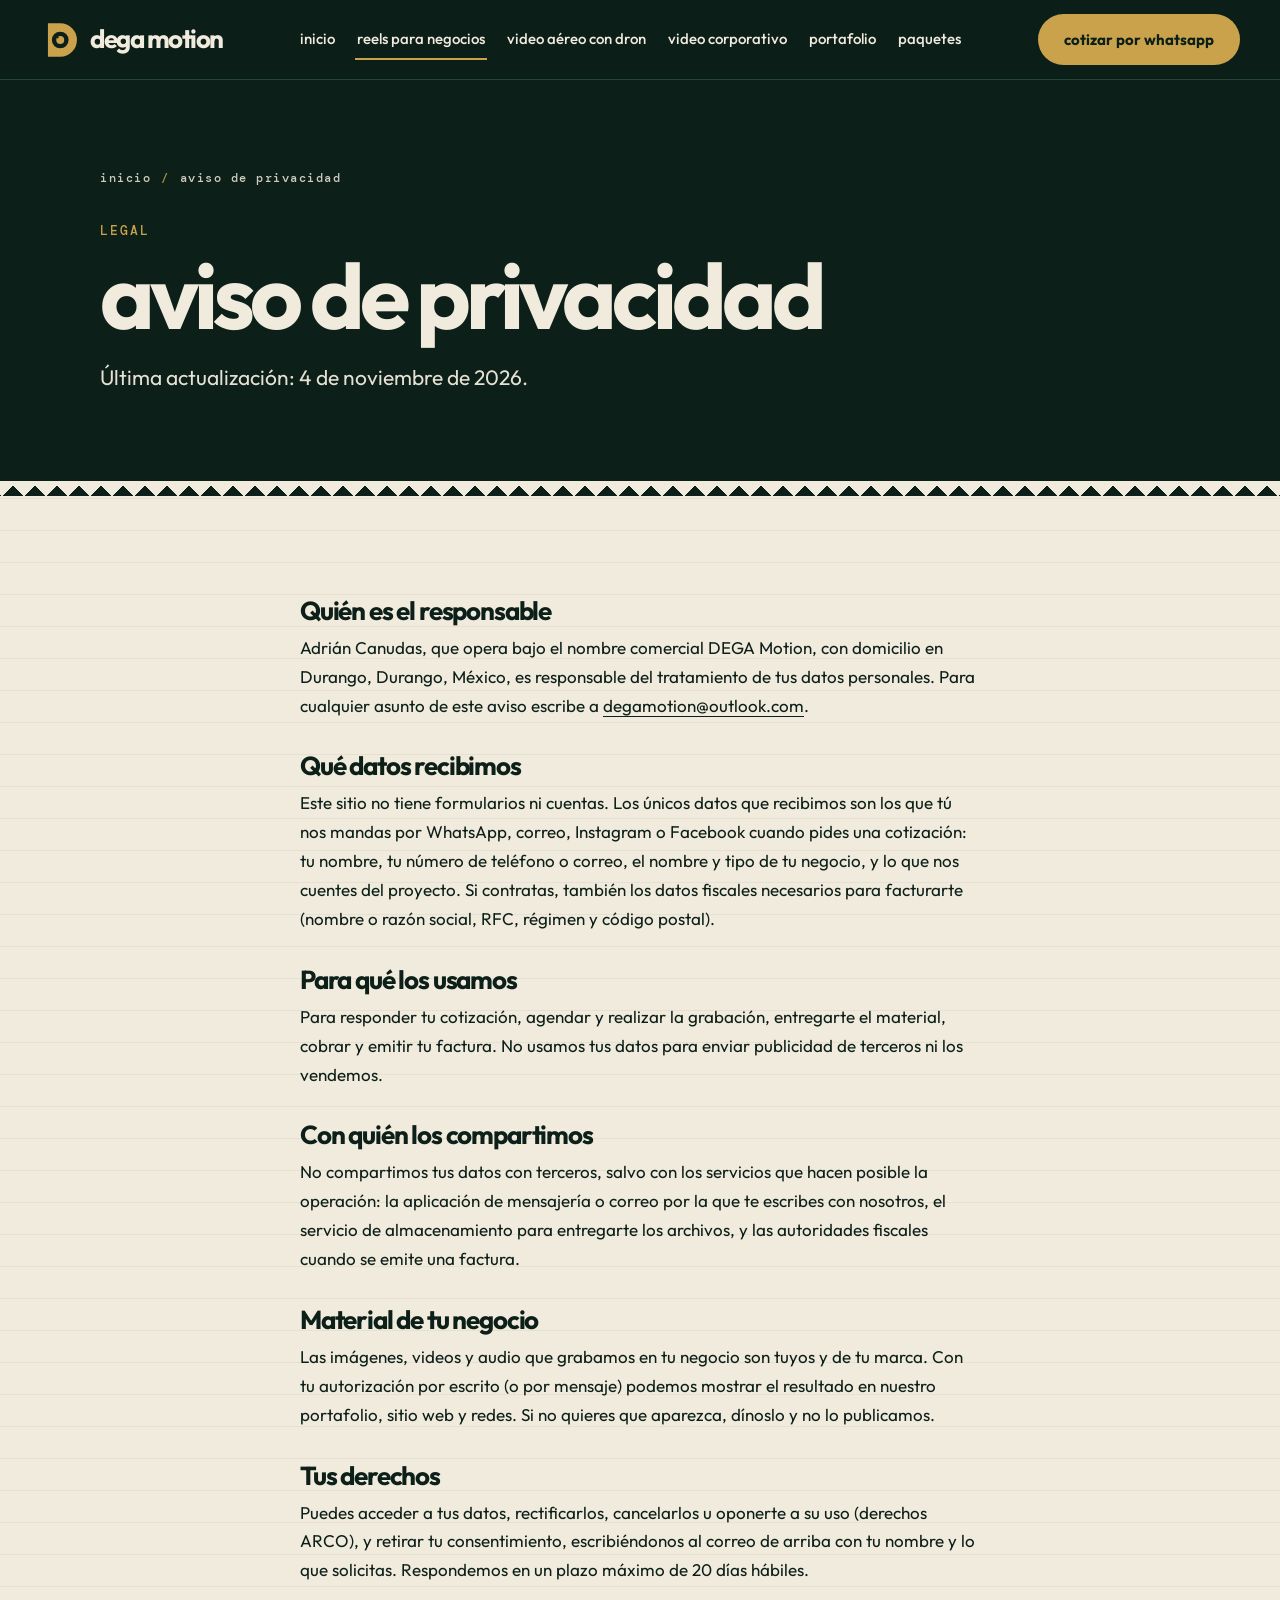
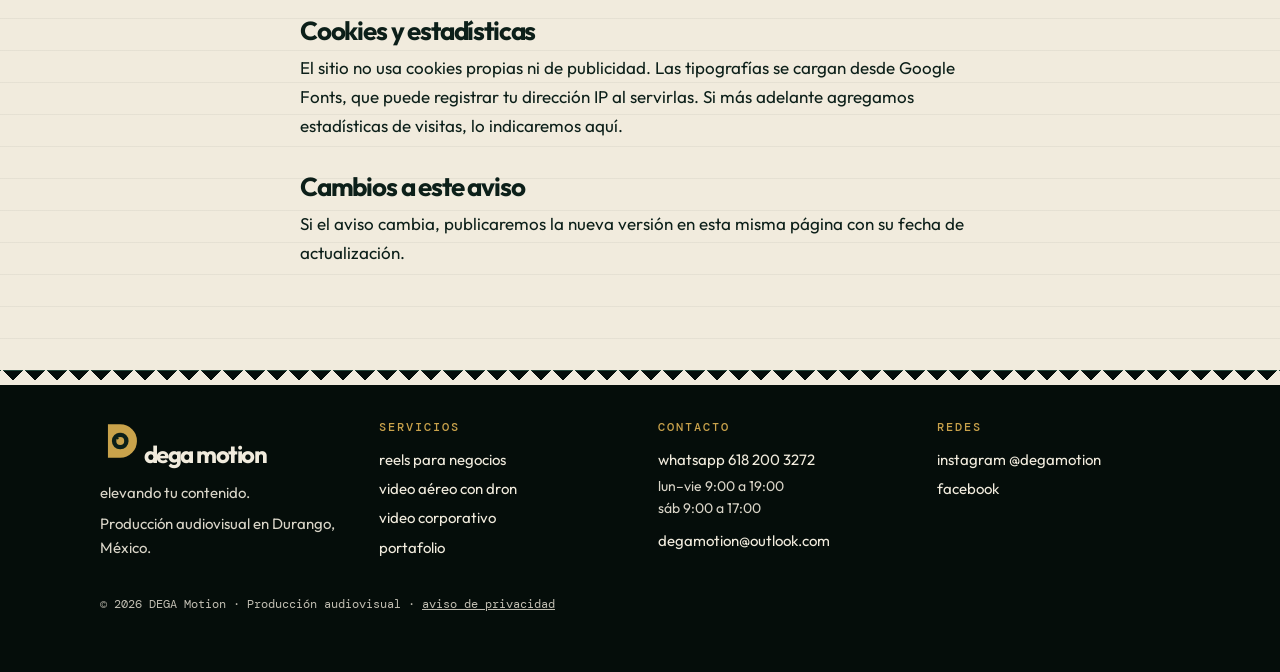
==== aviso-de-privacidad/index.html @ 71ceaedf "Pulido de textos, aviso de privacidad, videos de la home locales y areas de toque Co-Authored-By: Cl" ====
<!doctype html>
<html lang="es-MX">
<head>
<meta charset="utf-8">
<meta name="viewport" content="width=device-width, initial-scale=1">
<title>Aviso de privacidad | DEGA Motion</title>
<meta name="description" content="Aviso de privacidad de DEGA Motion, producción audiovisual en Durango: qué datos recibimos por WhatsApp o correo, para qué los usamos y cómo ejercer tus derechos.">
<meta name="theme-color" content="#0C1F19">
<meta name="robots" content="index,follow,max-image-preview:large,max-snippet:-1,max-video-preview:-1">
<link rel="canonical" href="https://degamotion.com/aviso-de-privacidad/">
<link rel="alternate" hreflang="es-MX" href="https://degamotion.com/reels-para-negocios/">
<link rel="icon" href="/assets/favicon.svg" type="image/svg+xml">
<link rel="icon" href="/assets/favicon-32.png" sizes="32x32" type="image/png">
<link rel="apple-touch-icon" href="/assets/apple-touch-icon.png">
<link rel="manifest" href="/site.webmanifest">
<meta property="og:type" content="website">
<meta property="og:title" content="Aviso de privacidad | DEGA Motion">
<meta property="og:description" content="Aviso de privacidad de DEGA Motion, producción audiovisual en Durango: qué datos recibimos por WhatsApp o correo, para qué los usamos y cómo ejercer tus derechos.">
<meta property="og:image" content="https://degamotion.com/assets/og-v4.png">
<meta property="og:image:width" content="1200">
<meta property="og:image:height" content="630">
<meta property="og:image:alt" content="DEGA Motion: elevando tu contenido. Reels, video aéreo y corporativo.">
<meta property="og:url" content="https://degamotion.com/aviso-de-privacidad/">
<meta property="og:locale" content="es_MX">
<meta property="og:site_name" content="DEGA Motion">
<meta name="twitter:card" content="summary_large_image">
<meta name="twitter:title" content="Aviso de privacidad | DEGA Motion">
<meta name="twitter:description" content="Aviso de privacidad de DEGA Motion, producción audiovisual en Durango: qué datos recibimos por WhatsApp o correo, para qué los usamos y cómo ejercer tus derechos.">
<meta name="twitter:image" content="https://degamotion.com/assets/og-v4.png">
<link rel="preconnect" href="https://fonts.googleapis.com">
<link rel="preconnect" href="https://fonts.gstatic.com" crossorigin>
<link rel="preload" as="style" href="https://fonts.googleapis.com/css2?family=Outfit:wght@400;500;600;700&family=DM+Mono:wght@400;500&display=swap" onload="this.onload=null;this.rel='stylesheet'">
<noscript><link rel="stylesheet" href="https://fonts.googleapis.com/css2?family=Outfit:wght@400;500;600;700&family=DM+Mono:wght@400;500&display=swap"></noscript>
<link rel="stylesheet" href="/assets/page.css">

<style>.legal h2{font-size:clamp(20px,2.4vw,26px);margin:34px 0 10px}.legal h2:first-child{margin-top:0}.legal p{line-height:1.7;font-size:17px;margin:0}.legal a{text-decoration:underline;text-underline-offset:4px}</style>
</head>
<body>
<a class="skip" href="#contenido">Saltar al contenido</a>
<header><div class="nav">
  <a class="brand" href="/" aria-label="DEGA Motion, inicio"><svg viewBox="0 0 100 100" aria-hidden="true"><path d="M18 12 H46 A38 38 0 0 1 46 88 H18 Z" fill="#C9A24B"/><circle cx="46" cy="50" r="19" fill="#0C1F19"/><circle cx="46" cy="50" r="9" fill="#C9A24B"/><circle cx="40" cy="44" r="2.6" fill="#0C1F19"/></svg> dega motion</a>
  <nav class="links" aria-label="Principal"><a href="/">inicio</a><a href="/reels-para-negocios/" aria-current="page">reels para negocios</a><a href="/video-aereo-con-dron/">video aéreo con dron</a><a href="/video-corporativo/">video corporativo</a><a href="/portafolio/">portafolio</a><a href="/#paquetes">paquetes</a></nav>
  <a class="btn btn-lat" style="padding:12px 24px;font-size:15px" href="https://wa.me/526182003272?text=Hola%20DEGA%20Motion%2C%20quiero%20cotizar%20un%20reel%20para%20mi%20negocio." target="_blank" rel="noopener">cotizar por whatsapp</a>
</div></header>
<main id="contenido">
<section class="hero"><div class="wrap">
  <ol class="crumb" aria-label="Ruta"><li><a href="/">inicio</a></li><li><span>aviso de privacidad</span></li></ol>
  <div class="tag" style="margin-top:36px">legal</div>
  <h1>aviso de privacidad</h1>
  <p class="lead">Última actualización: 4 de noviembre de 2026.</p>
</div></section>
<section class="paper torn"><div class="sec"><div class="wrap" style="max-width:760px">
<div class="legal">
<h2>Quién es el responsable</h2>
<p>Adrián Canudas, que opera bajo el nombre comercial DEGA Motion, con domicilio en Durango, Durango, México, es responsable del tratamiento de tus datos personales. Para cualquier asunto de este aviso escribe a <a href="mailto:degamotion@outlook.com">degamotion@outlook.com</a>.</p>
<h2>Qué datos recibimos</h2>
<p>Este sitio no tiene formularios ni cuentas. Los únicos datos que recibimos son los que tú nos mandas por WhatsApp, correo, Instagram o Facebook cuando pides una cotización: tu nombre, tu número de teléfono o correo, el nombre y tipo de tu negocio, y lo que nos cuentes del proyecto. Si contratas, también los datos fiscales necesarios para facturarte (nombre o razón social, RFC, régimen y código postal).</p>
<h2>Para qué los usamos</h2>
<p>Para responder tu cotización, agendar y realizar la grabación, entregarte el material, cobrar y emitir tu factura. No usamos tus datos para enviar publicidad de terceros ni los vendemos.</p>
<h2>Con quién los compartimos</h2>
<p>No compartimos tus datos con terceros, salvo con los servicios que hacen posible la operación: la aplicación de mensajería o correo por la que te escribes con nosotros, el servicio de almacenamiento para entregarte los archivos, y las autoridades fiscales cuando se emite una factura.</p>
<h2>Material de tu negocio</h2>
<p>Las imágenes, videos y audio que grabamos en tu negocio son tuyos y de tu marca. Con tu autorización por escrito (o por mensaje) podemos mostrar el resultado en nuestro portafolio, sitio web y redes. Si no quieres que aparezca, dínoslo y no lo publicamos.</p>
<h2>Tus derechos</h2>
<p>Puedes acceder a tus datos, rectificarlos, cancelarlos u oponerte a su uso (derechos ARCO), y retirar tu consentimiento, escribiéndonos al correo de arriba con tu nombre y lo que solicitas. Respondemos en un plazo máximo de 20 días hábiles.</p>
<h2>Cookies y estadísticas</h2>
<p>El sitio no usa cookies propias ni de publicidad. Las tipografías se cargan desde Google Fonts, que puede registrar tu dirección IP al servirlas. Si más adelante agregamos estadísticas de visitas, lo indicaremos aquí.</p>
<h2>Cambios a este aviso</h2>
<p>Si el aviso cambia, publicaremos la nueva versión en esta misma página con su fecha de actualización.</p>
</div>
</div></div></section>
</main>
<footer><div class="wrap">
  <div class="fgrid">
    <div><a class="brand" href="/" style="font-size:24px;padding:0" aria-label="DEGA Motion, inicio"><svg viewBox="0 0 100 100" aria-hidden="true"><path d="M18 12 H46 A38 38 0 0 1 46 88 H18 Z" fill="#C9A24B"/><circle cx="46" cy="50" r="19" fill="#0C1F19"/><circle cx="46" cy="50" r="9" fill="#C9A24B"/><circle cx="40" cy="44" r="2.6" fill="#0C1F19"/></svg> dega motion</a><p>elevando tu contenido.</p><p>Producción audiovisual en Durango, México.</p></div>
    <div><div class="fh">servicios</div><a href="/reels-para-negocios/">reels para negocios</a><a href="/video-aereo-con-dron/">video aéreo con dron</a><a href="/video-corporativo/">video corporativo</a><a href="/portafolio/">portafolio</a></div>
    <div><div class="fh">contacto</div><a href="https://wa.me/526182003272?text=Hola%20DEGA%20Motion%2C%20quiero%20cotizar%20un%20reel%20para%20mi%20negocio." target="_blank" rel="noopener">whatsapp 618 200 3272</a><p style="margin:2px 0 6px;font-size:14px">lun–vie 9:00 a 19:00<br>sáb 9:00 a 17:00</p><a href="mailto:degamotion@outlook.com">degamotion@outlook.com</a></div>
    <div><div class="fh">redes</div><a href="https://www.instagram.com/degamotion/" target="_blank" rel="noopener">instagram @degamotion</a><a href="https://www.facebook.com/profile.php?id=61576792566848" target="_blank" rel="noopener">facebook</a></div>
  </div>
  <div class="copy">© 2026 DEGA Motion · Producción audiovisual · <a href="/aviso-de-privacidad/">aviso de privacidad</a></div>
</div></footer>
</body>
</html>
---- assets/page.css ----
:root{--bos:#0C1F19;--mus:#153028;--hue:#F1EBDD;--lat:#C9A24B;--lin:#24463A;--tinta:#6B5018}
*{box-sizing:border-box}
html{scroll-behavior:smooth;overflow-x:clip;scroll-padding-top:84px}
body{margin:0;background:var(--bos);color:var(--hue);font-family:'Outfit',system-ui,sans-serif;line-height:1.55;-webkit-font-smoothing:antialiased}
a{color:inherit}
a:focus-visible,button:focus-visible,summary:focus-visible{outline:3px solid var(--lat);outline-offset:3px;border-radius:6px}
.skip{position:absolute;left:-999px;top:8px;background:var(--lat);color:var(--bos);padding:10px 16px;border-radius:99px;font-weight:700;z-index:300}
.skip:focus{left:12px}
.wrap{max-width:1160px;margin:0 auto;padding:0 clamp(20px,4vw,40px)}
.tag{font:500 13px 'DM Mono',monospace;letter-spacing:2px;color:var(--lat);text-transform:uppercase}
h1,h2,h3{margin:0;font-weight:700}
h1{font-size:clamp(44px,7.4vw,92px);line-height:.92;letter-spacing:-.055em;margin-top:14px}
h2{font-size:clamp(34px,4.6vw,56px);line-height:.96;letter-spacing:-.045em}
.btn{display:inline-block;padding:15px 28px;border-radius:99px;font-weight:700;font-size:16px;border:2px solid transparent;text-decoration:none;font-family:inherit}
.btn-lat{background:var(--lat);color:var(--bos)}
.btn-lat:hover{background:#d8b45c}
.btn-line{border-color:var(--hue);color:var(--hue)}
.btn-line:hover{background:var(--hue);color:var(--bos)}
header{position:sticky;top:0;z-index:100;background:rgba(12,31,25,.94);backdrop-filter:blur(8px);border-bottom:1px solid var(--lin)}
.nav{display:flex;flex-wrap:nowrap;gap:10px 20px;align-items:center;justify-content:space-between;max-width:1320px;margin:0 auto;padding:14px clamp(20px,4vw,40px)}
.brand{display:flex;align-items:center;gap:10px;font-size:26px;font-weight:700;letter-spacing:-1.5px;text-decoration:none}
.brand svg{width:44px;height:44px;margin-right:-4px}
.links{display:flex;flex-wrap:nowrap;gap:4px 18px;font-weight:500;font-size:15px;white-space:nowrap}.nav .btn{white-space:nowrap}
.links a{padding:8px 2px;text-decoration:none;border-bottom:2px solid transparent}
.links a:hover,.links a[aria-current]{border-bottom-color:var(--lat)}
.crumb{font:500 12px 'DM Mono',monospace;letter-spacing:1.5px;opacity:.85;margin:0;padding:0;list-style:none;display:flex;gap:10px;flex-wrap:wrap}
.crumb li+li::before{content:"/";margin-right:10px;color:var(--lat)}
.crumb a{text-decoration:none}.crumb a:hover{text-decoration:underline}
.hero{padding:clamp(48px,7vw,96px) 0 clamp(60px,8vw,110px)}
.hero p.lead{font-size:clamp(18px,2vw,21px);max-width:62ch;margin:24px 0 0;opacity:.95}
.cta{display:flex;flex-wrap:wrap;gap:14px;margin-top:30px}
.sec{padding:clamp(72px,8vw,120px) 0}
.paper{background:var(--hue);color:var(--bos);position:relative;background-image:repeating-linear-gradient(0deg,transparent 0 31px,rgba(12,31,25,.05) 31px 32px)}
.paper .tag{color:var(--tinta)}
.torn::before,.torn::after{content:"";position:absolute;left:0;right:0;height:16px;background:var(--hue);z-index:2;pointer-events:none}
.torn::before{top:-15px;-webkit-mask:conic-gradient(from -45deg at bottom,#0000,#000 1deg 89deg,#0000 90deg) 50%/22px 100%;mask:conic-gradient(from -45deg at bottom,#0000,#000 1deg 89deg,#0000 90deg) 50%/22px 100%}
.torn::after{bottom:-15px;-webkit-mask:conic-gradient(from 135deg at top,#0000,#000 1deg 89deg,#0000 90deg) 50%/22px 100%;mask:conic-gradient(from 135deg at top,#0000,#000 1deg 89deg,#0000 90deg) 50%/22px 100%}
.mus{background:var(--mus)}
.deep{background:#07120e}
.two{display:grid;grid-template-columns:repeat(2,minmax(0,1fr));gap:clamp(32px,5vw,72px);margin-top:clamp(28px,4vw,48px)}
.checks{list-style:none;margin:0;padding:0}
.checks li{padding:14px 0 14px 34px;border-bottom:1px dashed rgba(12,31,25,.35);position:relative;font-size:17px}
.checks li::before{content:"";position:absolute;left:4px;top:20px;width:12px;height:12px;border-radius:50%;background:var(--lat);box-shadow:0 0 0 3px var(--bos)}
.uses{display:grid;gap:18px}
.uses div{border-left:4px solid var(--bos);padding-left:16px}
.uses b{display:block;font-size:20px;letter-spacing:-.5px}
.uses span{font-size:16px}
.vid{position:relative;background:#08130f;border-radius:6px;overflow:hidden;max-width:360px;margin:0 auto;aspect-ratio:9/16}
.vid.h{aspect-ratio:16/9;max-width:none}
.vid video{width:100%;height:100%;object-fit:cover;display:block}
.cap{font:500 12px 'DM Mono',monospace;letter-spacing:1px;margin-top:12px;text-align:center;opacity:.85}
.area{border:2px dashed rgba(241,235,221,.5);padding:26px;border-radius:6px}
.area h3{font-size:26px;letter-spacing:-1px}
.area p{margin:10px 0 0;font-size:17px}
.prices{display:grid;grid-template-columns:repeat(auto-fit,minmax(240px,1fr));gap:20px;margin-top:clamp(28px,4vw,48px)}
.pr{background:var(--lat);color:var(--bos);padding:26px;position:relative}
.pr b{font-size:28px;letter-spacing:-1.2px;display:block}
.pr .n{font-size:46px;font-weight:700;letter-spacing:-2.5px;line-height:1;margin:8px 0}
.pr p{margin:0;font-size:16px}
.note{margin-top:22px;font-size:15px;max-width:70ch}
.steps{display:grid;grid-template-columns:repeat(auto-fit,minmax(220px,1fr));gap:30px;margin-top:clamp(28px,4vw,48px);padding:0;list-style:none;counter-reset:s}
.steps li{counter-increment:s;border-top:2px solid var(--lat);padding-top:14px}
.steps li::before{content:"0" counter(s);font:500 14px 'DM Mono',monospace;color:var(--lat)}
.steps h3{font-size:26px;letter-spacing:-1px;margin-top:4px}
.steps p{margin:6px 0 0;font-size:16px;opacity:.93}
.faq{max-width:860px;margin-top:clamp(24px,4vw,40px);border-top:2px solid var(--hue)}
details{border-bottom:1px solid var(--lin)}
summary{cursor:pointer;font-size:clamp(20px,2.3vw,26px);font-weight:600;letter-spacing:-.8px;padding:20px 48px 20px 0;position:relative;list-style:none}
summary::-webkit-details-marker{display:none}
summary::after{content:"+";position:absolute;right:6px;top:50%;transform:translateY(-50%);font:400 34px 'DM Mono',monospace;color:var(--lat);transition:transform .25s}
details[open] summary::after{transform:translateY(-50%) rotate(45deg)}
details p{margin:0 0 22px;font-size:17px;max-width:720px;opacity:.94}
.others{display:grid;grid-template-columns:repeat(auto-fit,minmax(240px,1fr));gap:16px;margin-top:28px}
.others a{border:2px solid var(--lin);padding:20px 22px;text-decoration:none;transition:background .2s,border-color .2s}
.others a:hover{background:var(--mus);border-color:var(--lat)}
.others b{display:block;font-size:24px;letter-spacing:-1px}
.others span{font-size:15px;opacity:.85}
.fin{display:flex;flex-wrap:wrap;gap:30px;align-items:center;justify-content:space-between;margin-top:clamp(48px,6vw,80px);padding-top:clamp(36px,5vw,56px);border-top:1px solid var(--lin)}
.fin h2{font-size:clamp(38px,6vw,72px);line-height:.92;max-width:14ch}
.fin h2 em{font-style:normal;color:var(--lat)}
footer{background:#050d0a;border-top:1px solid var(--lin);padding:48px 0 60px;font-size:15px}
.fgrid{display:flex;flex-wrap:wrap;gap:36px}
.fgrid>div{flex:1 1 200px;min-width:0}
.fh{font:500 12px 'DM Mono',monospace;letter-spacing:2px;color:var(--lat);text-transform:uppercase;margin-bottom:10px}
.fgrid a{display:block;padding:3px 0;text-decoration:none}
.fgrid a:hover{color:var(--lat)}
.fgrid p{margin:8px 0 0;opacity:.9}
.copy{margin-top:34px;font:12px 'DM Mono',monospace;opacity:.8}
@media (max-width:1080px){.links{display:none}}
@media (max-width:820px){.two{grid-template-columns:1fr}}
@media (max-width:640px){.nav{flex-wrap:nowrap}.links{display:none}.btn{padding:13px 22px}}
@media (prefers-reduced-motion:reduce){html{scroll-behavior:auto}}

.brand{white-space:nowrap}
@media (pointer:coarse),(max-width:760px){footer a:not(.brand){display:block;padding:10px 0}.copy a{display:inline-block;padding:10px 4px}.crumb a{display:inline-block;padding:12px 4px}}
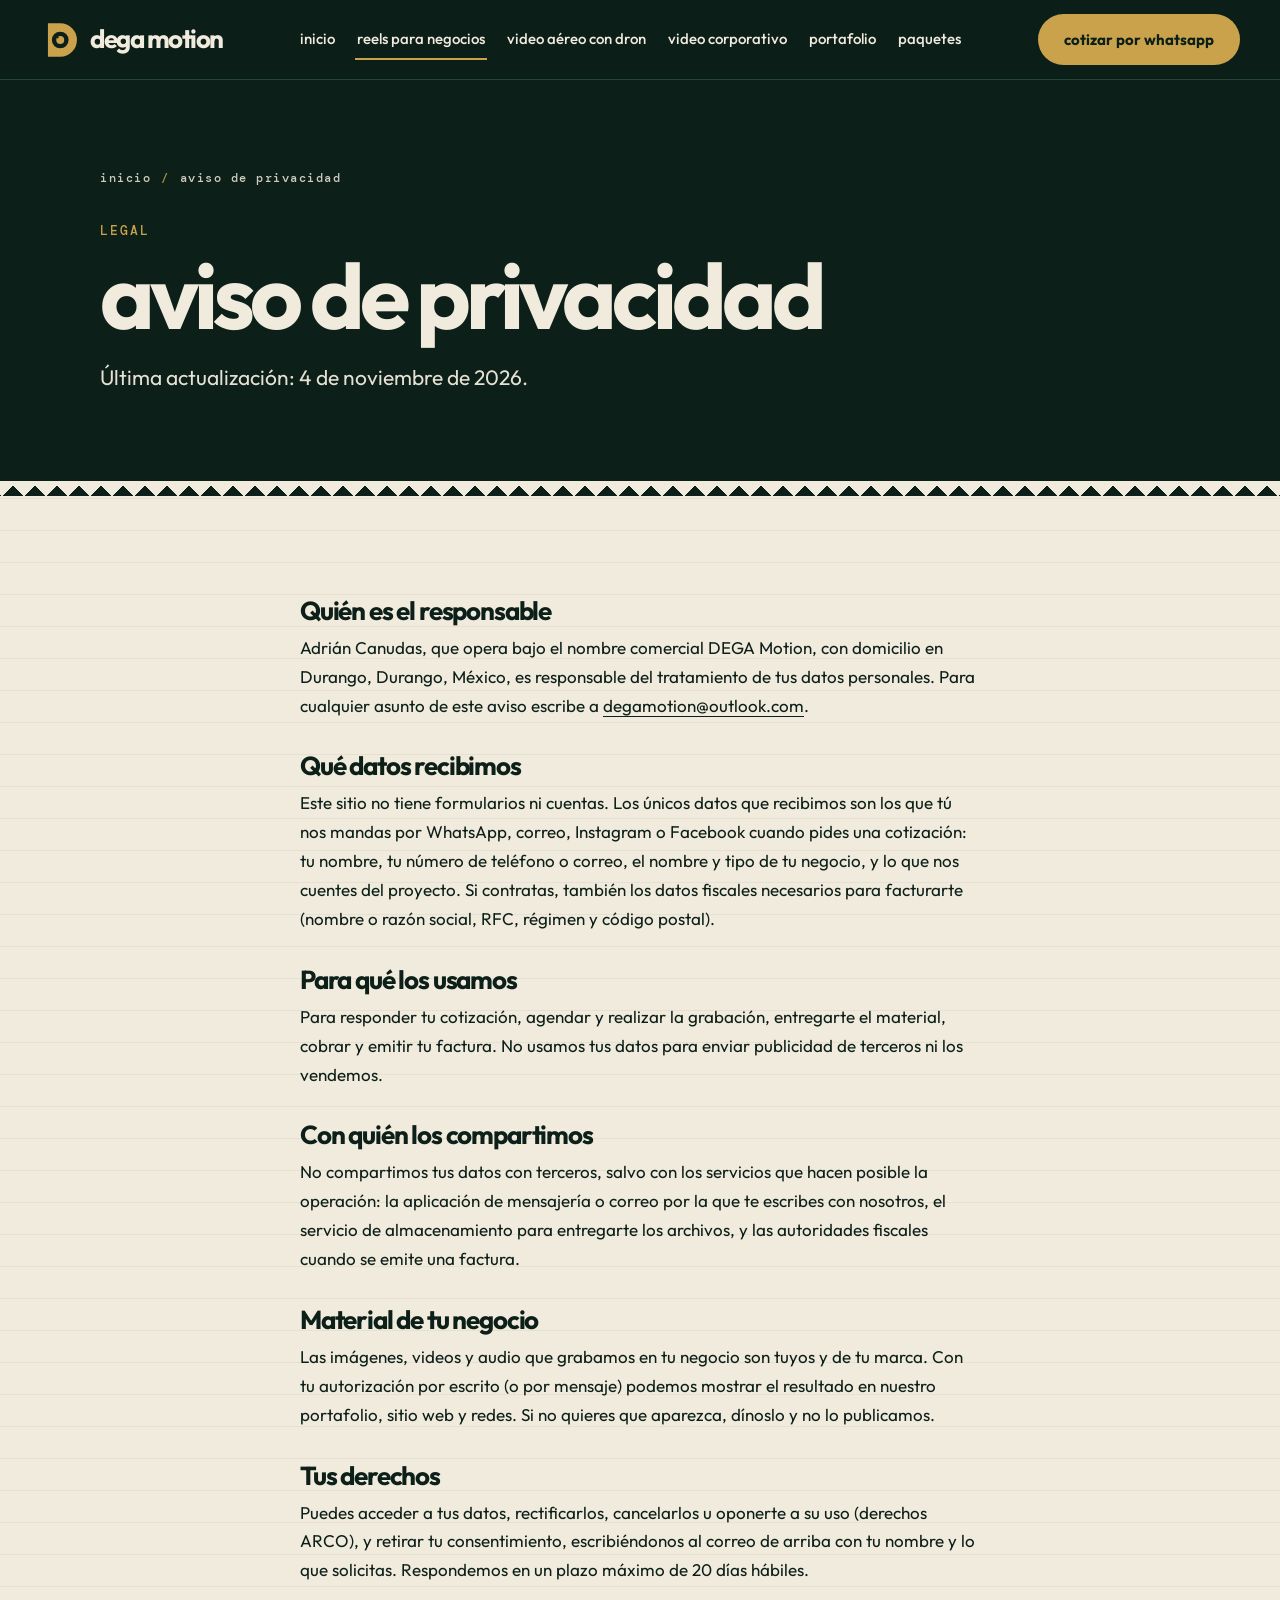
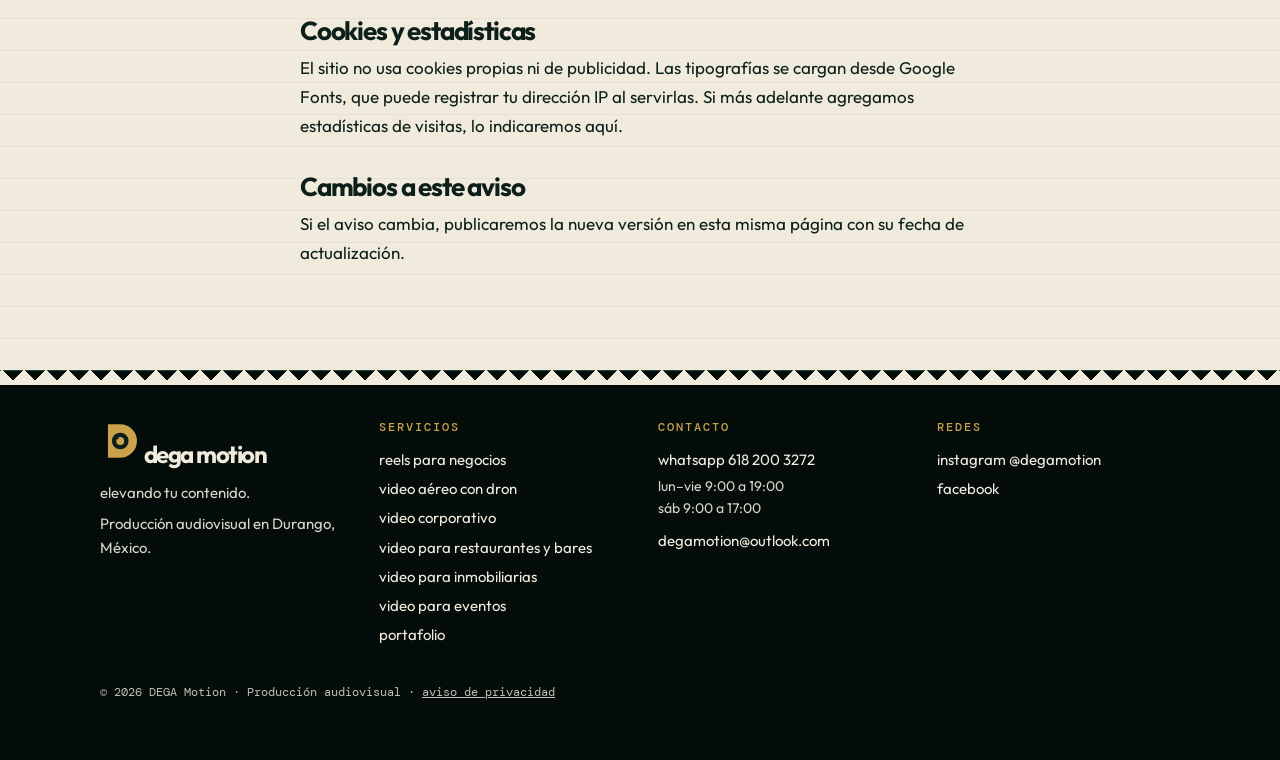
==== commit d8c01aa2: "SEO: 3 paginas por giro (restaurantes, inmobiliarias, eventos), titulo del inicio con Durango, sitem" ====
--- a/aviso-de-privacidad/index.html
+++ b/aviso-de-privacidad/index.html
@@ -73,7 +73,7 @@
 <footer><div class="wrap">
   <div class="fgrid">
     <div><a class="brand" href="/" style="font-size:24px;padding:0" aria-label="DEGA Motion, inicio"><svg viewBox="0 0 100 100" aria-hidden="true"><path d="M18 12 H46 A38 38 0 0 1 46 88 H18 Z" fill="#C9A24B"/><circle cx="46" cy="50" r="19" fill="#0C1F19"/><circle cx="46" cy="50" r="9" fill="#C9A24B"/><circle cx="40" cy="44" r="2.6" fill="#0C1F19"/></svg> dega motion</a><p>elevando tu contenido.</p><p>Producción audiovisual en Durango, México.</p></div>
-    <div><div class="fh">servicios</div><a href="/reels-para-negocios/">reels para negocios</a><a href="/video-aereo-con-dron/">video aéreo con dron</a><a href="/video-corporativo/">video corporativo</a><a href="/portafolio/">portafolio</a></div>
+    <div><div class="fh">servicios</div><a href="/reels-para-negocios/">reels para negocios</a><a href="/video-aereo-con-dron/">video aéreo con dron</a><a href="/video-corporativo/">video corporativo</a><a href="/video-para-restaurantes/">video para restaurantes y bares</a><a href="/video-para-inmobiliarias/">video para inmobiliarias</a><a href="/video-para-eventos/">video para eventos</a><a href="/portafolio/">portafolio</a></div>
     <div><div class="fh">contacto</div><a href="https://wa.me/526182003272?text=Hola%20DEGA%20Motion%2C%20quiero%20cotizar%20un%20reel%20para%20mi%20negocio." target="_blank" rel="noopener">whatsapp 618 200 3272</a><p style="margin:2px 0 6px;font-size:14px">lun–vie 9:00 a 19:00<br>sáb 9:00 a 17:00</p><a href="mailto:degamotion@outlook.com">degamotion@outlook.com</a></div>
     <div><div class="fh">redes</div><a href="https://www.instagram.com/degamotion/" target="_blank" rel="noopener">instagram @degamotion</a><a href="https://www.facebook.com/profile.php?id=61576792566848" target="_blank" rel="noopener">facebook</a></div>
   </div>
--- a/assets/page.css
+++ b/assets/page.css
@@ -92,4 +92,6 @@
 @media (prefers-reduced-motion:reduce){html{scroll-behavior:auto}}
 
 .brand{white-space:nowrap}
+@media (max-width:640px){.nav .btn{padding:11px 16px!important;font-size:14px!important}.nav{gap:10px}}
+@media (max-width:380px){.nav .btn{padding:10px 12px!important;font-size:13px!important}.nav .brand{font-size:20px!important}.nav{gap:8px;padding-left:14px;padding-right:14px}}
 @media (pointer:coarse),(max-width:760px){footer a:not(.brand){display:block;padding:10px 0}.copy a{display:inline-block;padding:10px 4px}.crumb a{display:inline-block;padding:12px 4px}}
